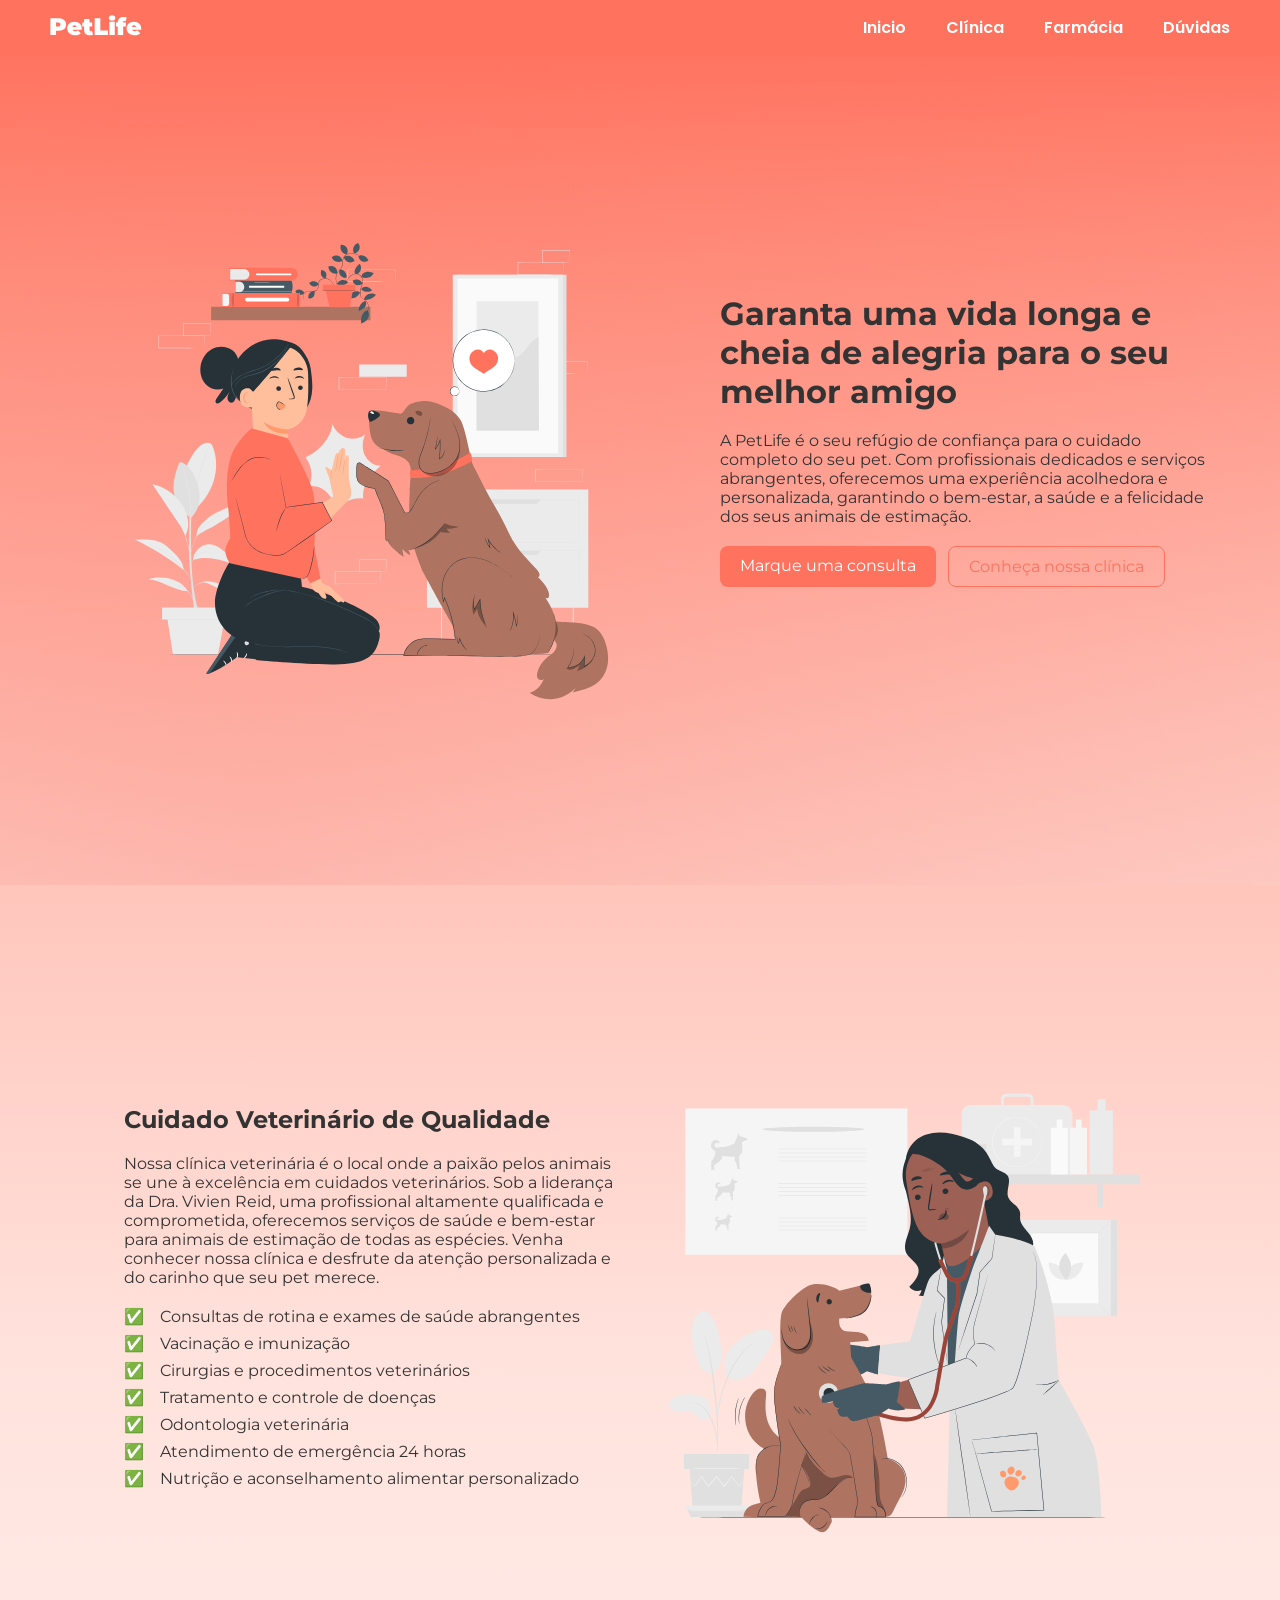
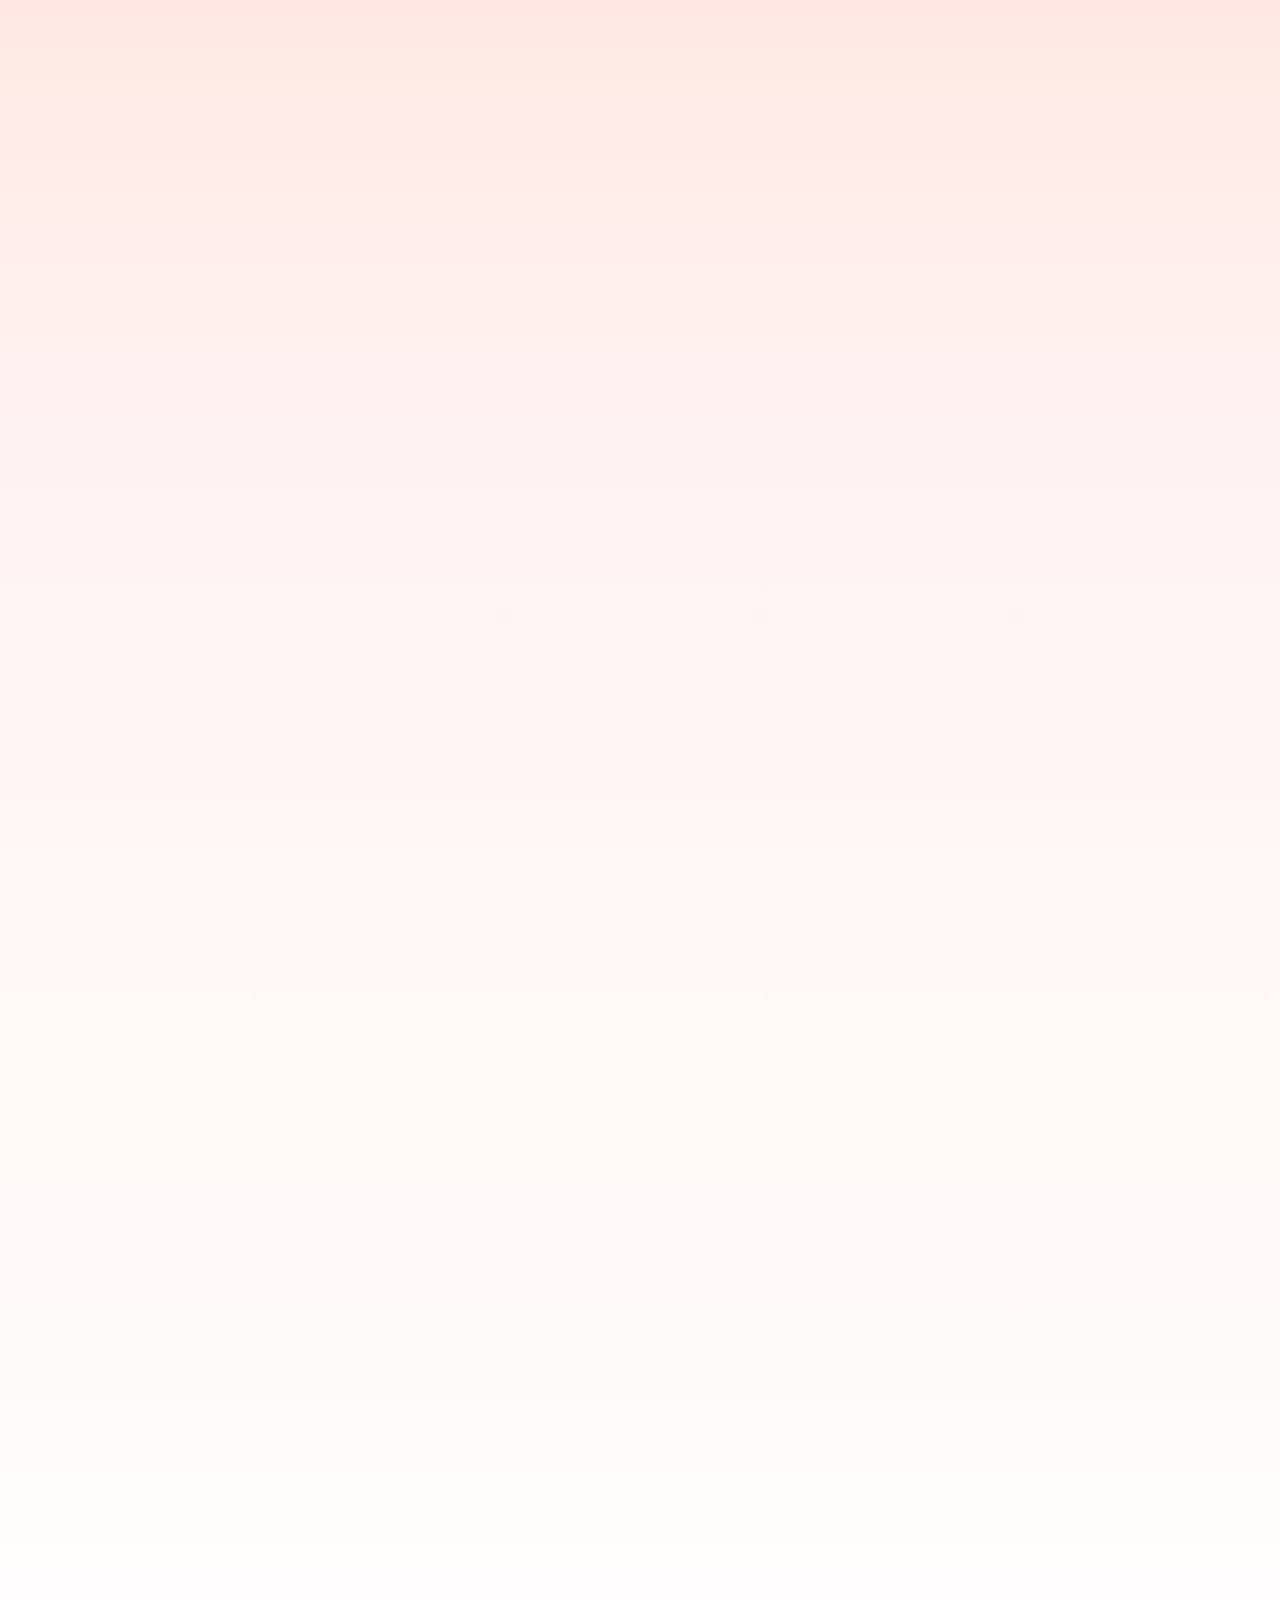
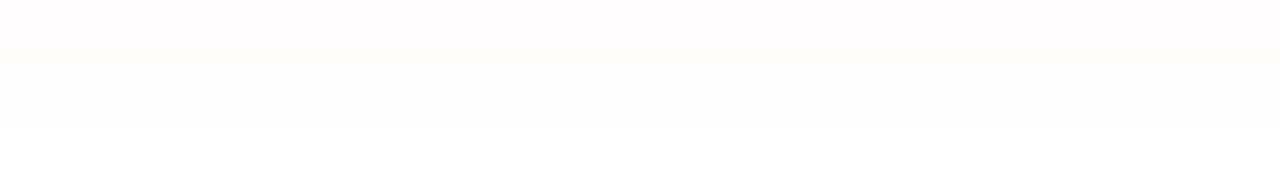
==== index.html @ 87f8f665 "Move projeto para raiz do repositorio" ====
<!DOCTYPE html>
<html lang="pt-br">
<head>
    <meta charset="UTF-8">
    <meta name="viewport" content="width=device-width, initial-scale=1.0">

    <title>PetLife</title>
    
    <link rel="preconnect" href="https://fonts.googleapis.com">
    <link rel="preconnect" href="https://fonts.gstatic.com" crossorigin>
    <link href="https://fonts.googleapis.com/css2?family=Montserrat:ital,wght@0,100..900;1,100..900&family=Poppins:ital,wght@0,100;0,200;0,300;0,400;0,500;0,600;0,700;0,800;0,900;1,100;1,200;1,300;1,400;1,500;1,600;1,700;1,800;1,900&display=swap" rel="stylesheet">
    
    <link rel="shortcut icon" href="./img/patas.svg" type="image/x-icon">

    <link rel="stylesheet" href="./css/styles.css">
    <link rel="stylesheet" href="./css/home.css">
    
    <meta name="description" content="Garanta uma vida longa e cheia de alegria para o seu melhor amigo">
    
</head>

<body>
    <header>

        <a href="index.html">
            <img class="imagem-marca" src="./img/logo-white.svg" alt="logo petlife">
        </a>

        <input type="checkbox" id="menu-toggle">

        <label for="menu-toggle" class="menu-icon"> ☰ </label>


        <nav class="navbar">
            <ul class="nav-links">
                <li><a href="#">Inicio</a></li>
                <li><a href="#">Clínica</a></li>
                <li><a href="#">Farmácia</a></li>
                <li><a href="#">Dúvidas</a></li>
            </ul>
        </nav>
    </header>

    <main>

        <section class="hero-section">
            <div class="container-limiter">
                <div class="texto-principal" id="inicio">
                    <h2>Garanta uma vida longa e cheia de alegria para o seu melhor amigo</h2>
                    <p>
                        A PetLife é o seu refúgio de confiança para o cuidado completo do
                        seu pet. Com profissionais dedicados e serviços abrangentes,
                        oferecemos uma experiência acolhedora e personalizada, garantindo
                        o bem-estar, a saúde e a felicidade dos seus animais de estimação.
                    </p>

                    <div class="botoes">
                        <a href="https://wa.me/5522987654321" class="btn-1">Marque uma consulta</a>
                        <a href="#" class="btn-2">Conheça nossa clínica</a>
                    </div>
                </div>

                <div class="banner-principal">
                    <img src="./img/start-img.svg" alt="Imagem de uma mulher brincando com um cachorro." loading="lazy">
                </div>
            </div>
        </section>
        
    <!-- Clínica -->
        <section class="clinica-section" id="clinica">
            <div class="container-limiter">

                <div class="content-text">
                    <h2>Cuidado Veterinário de Qualidade</h2>

                    <p>
                        Nossa clínica veterinária é o local onde a paixão pelos animais
                        se une à excelência em cuidados veterinários. Sob a liderança
                        da Dra. Vivien Reid, uma profissional altamente qualificada e
                        comprometida, oferecemos serviços de saúde e bem-estar para
                        animais de estimação de todas as espécies. Venha conhecer nossa
                        clínica e desfrute da atenção personalizada e do carinho que
                        seu pet merece.
                    </p>

                    <ul class="lista-servicos">
                        <li>Consultas de rotina e exames de saúde abrangentes</li>
                        <li>Vacinação e imunização</li>
                        <li>Cirurgias e procedimentos veterinários</li>
                        <li>Tratamento e controle de doenças</li>
                        <li>Odontologia veterinária</li>
                        <li>Atendimento de emergência 24 horas</li>
                        <li>Nutrição e aconselhamento alimentar personalizado</li>
                    </ul>
                </div>

                <img 
                    src="./img/clinic-img.svg" 
                    alt="Imagem de uma veterinária examinando um dog." 
                    loading="lazy"
                >

            </div>
        </section>

    <!-- Farmácia -->
        <section class="farmacia-section" id="farmacia">
            <div class="container-limiter">

            </div>
        </section>
        
    <!-- Dúvidas -->    
        <section class="duvidas-section" id="duvidas">
            <div class="container-limiter">

            </div>
        </section>

    </main>
</body>
</html>
---- css/styles.css ----
:root {
  --primary-color: #ff725e; /** cor primária */
  --text-color: #263138; /** cor do texto */
  --line-height: 1.5; /** espaçamento entre linhas */
  --margin-text: 2rem; /** margem a ser aplicada em elementos de texto */
  --max-width-container: 1200px; /** largura máxima dos contêineres de conteúdo */
  --primary-color-hover: #ff4128; /** cor de elementos primários ao passar o mouse por cima */
  --border-radius: 8px; /** cantos arredondados **/
}

* {
    box-sizing: border-box;
    margin: 0;
    padding: 0;
}

body {
    font-family: "Montserrat", sans-serif;
    color: var(--text-color);

    min-height: 100vh;
     background-image: linear-gradient(
        to bottom,
        var(--primary-color) 0%,
        #ffb9ad 20%,
        #ffe2dc 40%,
        #fff3f1 60%,
        white 100%
    );
}

header {
    display: flex;
    align-items: center;
    justify-content: space-between;
    padding: 15px clamp(26px, 4vw, 50px);
    gap: clamp(10px, 2vw, 30px);

    background-color: var(--primary-color);
}

#menu-toggle {
    display: none;
}

.menu-icon {
    display: none;
    color: #fff;
    font-size: 1.1rem;
    cursor: pointer;
}

.nav-links {
    display: flex;
    align-items: center;
    gap: 40px;
    list-style: none;
}

.nav-links a {
    text-decoration: none;
    color: rgb(255, 255, 255);
    font-family: "Poppins", sans-serif;
    font-weight: 600;
    text-underline-offset: 4px;
    transition: all 0.3s;
    white-space: nowrap;
}

.nav-links a:hover {
    text-decoration: underline;
    text-underline-offset: 6px;
}

.botoes a{
    white-space: nowrap;
    border-radius: var(--border-radius);
    display: inline-block;
    padding: clamp(8px, 1.5vw, 10px) clamp(12px, 2vw, 20px);
    text-decoration: none;
    transition: all 0.3s;
}

.btn-1 {
    background-color: var(--primary-color);
    color: white;
}

.btn-2 { 
    background-color: transparent;
    color: var(--primary-color);
    border: 1px solid var(--primary-color);
}

.btn-1:hover {
    background-color: var(--primary-color-hover);
}

.btn-2:hover {
    background-color: #fff;
}

@media (max-width: 1079px) {

    .nav-links {
        flex-wrap: wrap;
        justify-content: center;
    }
}

@media (max-width: 700px) {

    header {
        position: relative;
        flex-direction: row;
        align-items: center;
    }

    .menu-icon {
        display: block;
    }

    .navbar {
        display: none;
        position: absolute;
        top: 100%;
        left: 0;
        width: 100%;
        background-color: var(--primary-color);
    }

    #menu-toggle:checked ~ .navbar {
        display: block;
}

    .nav-links {
        
        justify-content: flex-start;
        padding-bottom: 15px;
        margin-left: 25px;
          
    }
}
---- css/home.css ----
.hero-section {
    min-height: calc(100vh - 70px);

    background-size: 200% 200%;

    background-image: 
        linear-gradient(
            to bottom,
            #fcfcfc00,
            #fcfcfc55,
            #fcfcfcaa,
            #fcfcfcff
        ),
        radial-gradient(
            circle at 10%,
            #ff725e,
            transparent
        );
    animation: 4s linear infinite alternate hero-gradient;
}

.container-limiter {
    display: flex;
    align-items: center;
    justify-content: center;
    column-gap: clamp(1rem, 3vw, 2rem);

    max-width: var(--max-width-container);
    min-height: calc(100vh - 70px);
    margin: 0 auto;
    padding: 0 20px;

    flex-wrap: wrap;
}

.banner-principal {
    flex: 1 1 500px;
    display: flex;
    justify-content: center;
}

.banner-principal img{
    order: 1;
    width: 100%;
    max-width: 500px;
    height: auto;
}

.texto-principal {
    order: 2;
    display: flex;
    flex-direction: column;
    align-items: flex-start;
    gap: clamp(10px, 2vw, 20px);
    margin: -60px auto 0;
    font-family: "Montserrat", sans-serif;
    font-weight: 400;
    color: #333;
    width: 500px;
    max-width: 100%;
}

.texto-principal h2 {
    margin-top: 0;
    font-size: clamp(1.8rem, 4vw, 2rem);
    font-weight: 700;
}

.botoes {
    display: flex;
    gap: clamp(8px, 1.5vw, 12px);
    width: 100%;
    
}

/*Clinica*/

.lista-servicos li {
    list-style: none;
    margin-bottom: 0.5rem;
}

.lista-servicos li::before {
    content: "\2705";
    display: inline-block;
    margin-right: 1rem;
}

.clinica-section .container-limiter {
    display: flex;
    align-items: center;
    flex-wrap: wrap;
    gap: 2rem;
}

.clinica-section img {
    order: 2;
    width: 500px;
}

.clinica-section .content-text {
    order: 1;
    gap: clamp(10px, 2vw, 20px);
    display: flex;
    flex-direction: column;
    align-items: flex-start;
    font-family: "Montserrat", sans-serif;
    font-weight: 400;
    color: #333;
    width: 500px;
    max-width: 100%;
}

@media (max-width: 1079px) {

    .botoes {
        justify-content: center;
    }

    .clinica-section .container-limiter {
        flex-direction: column;
    }

    .clinica-section img {
        order: 1;
    }

    .clinica-section .content-text {
        order: 2;
    }

}

@media (max-width: 500px) {

    .botoes {
        flex-direction: column;
        width: 100%;
    }

    .botoes a {
        text-align: center;
    }
}

@keyframes hero-gradient {
    0% {
        background-position: 0% 25%;
    }

    25% {
        background-position: 50% 50%;
    }

    50% {
        background-position: 100% 75%;
    }

    75% {
        background-position: 50% 50%;
    }

    100% {
        background-position: 0% 25%;
    }
}
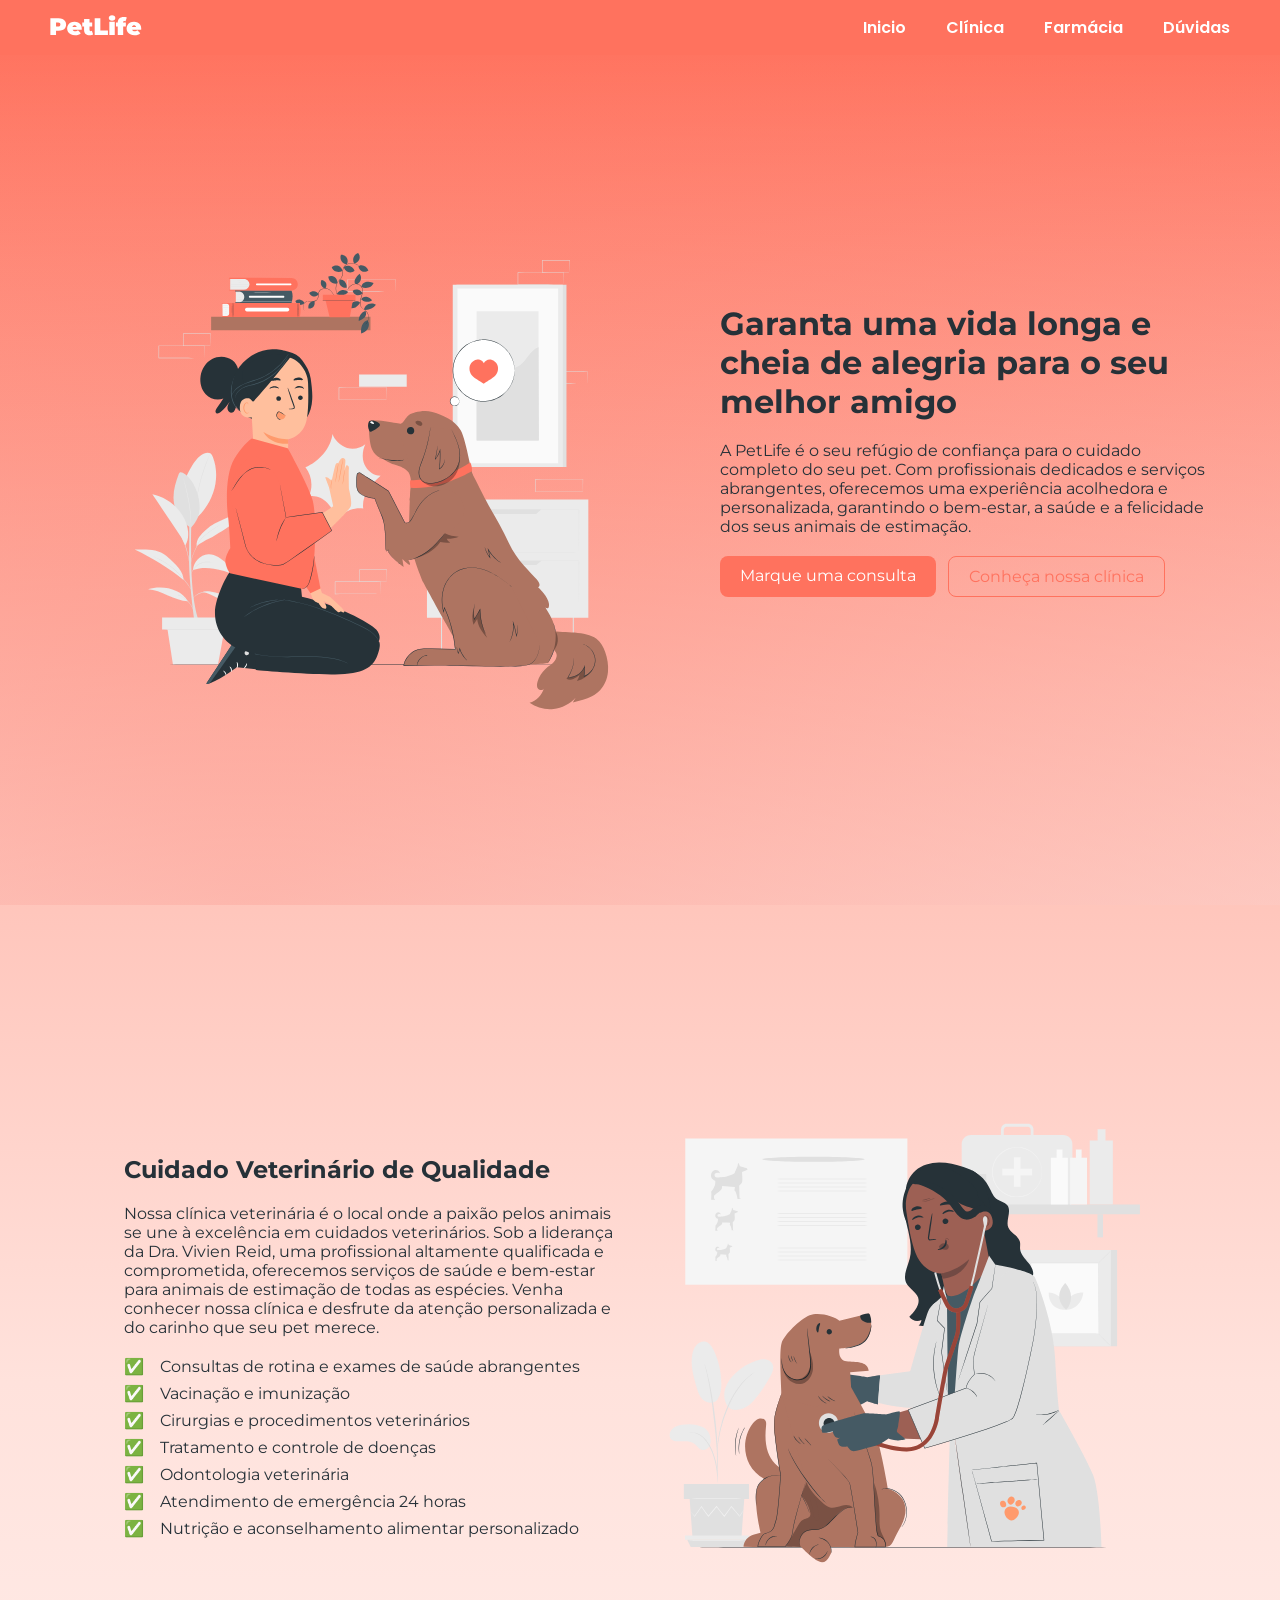
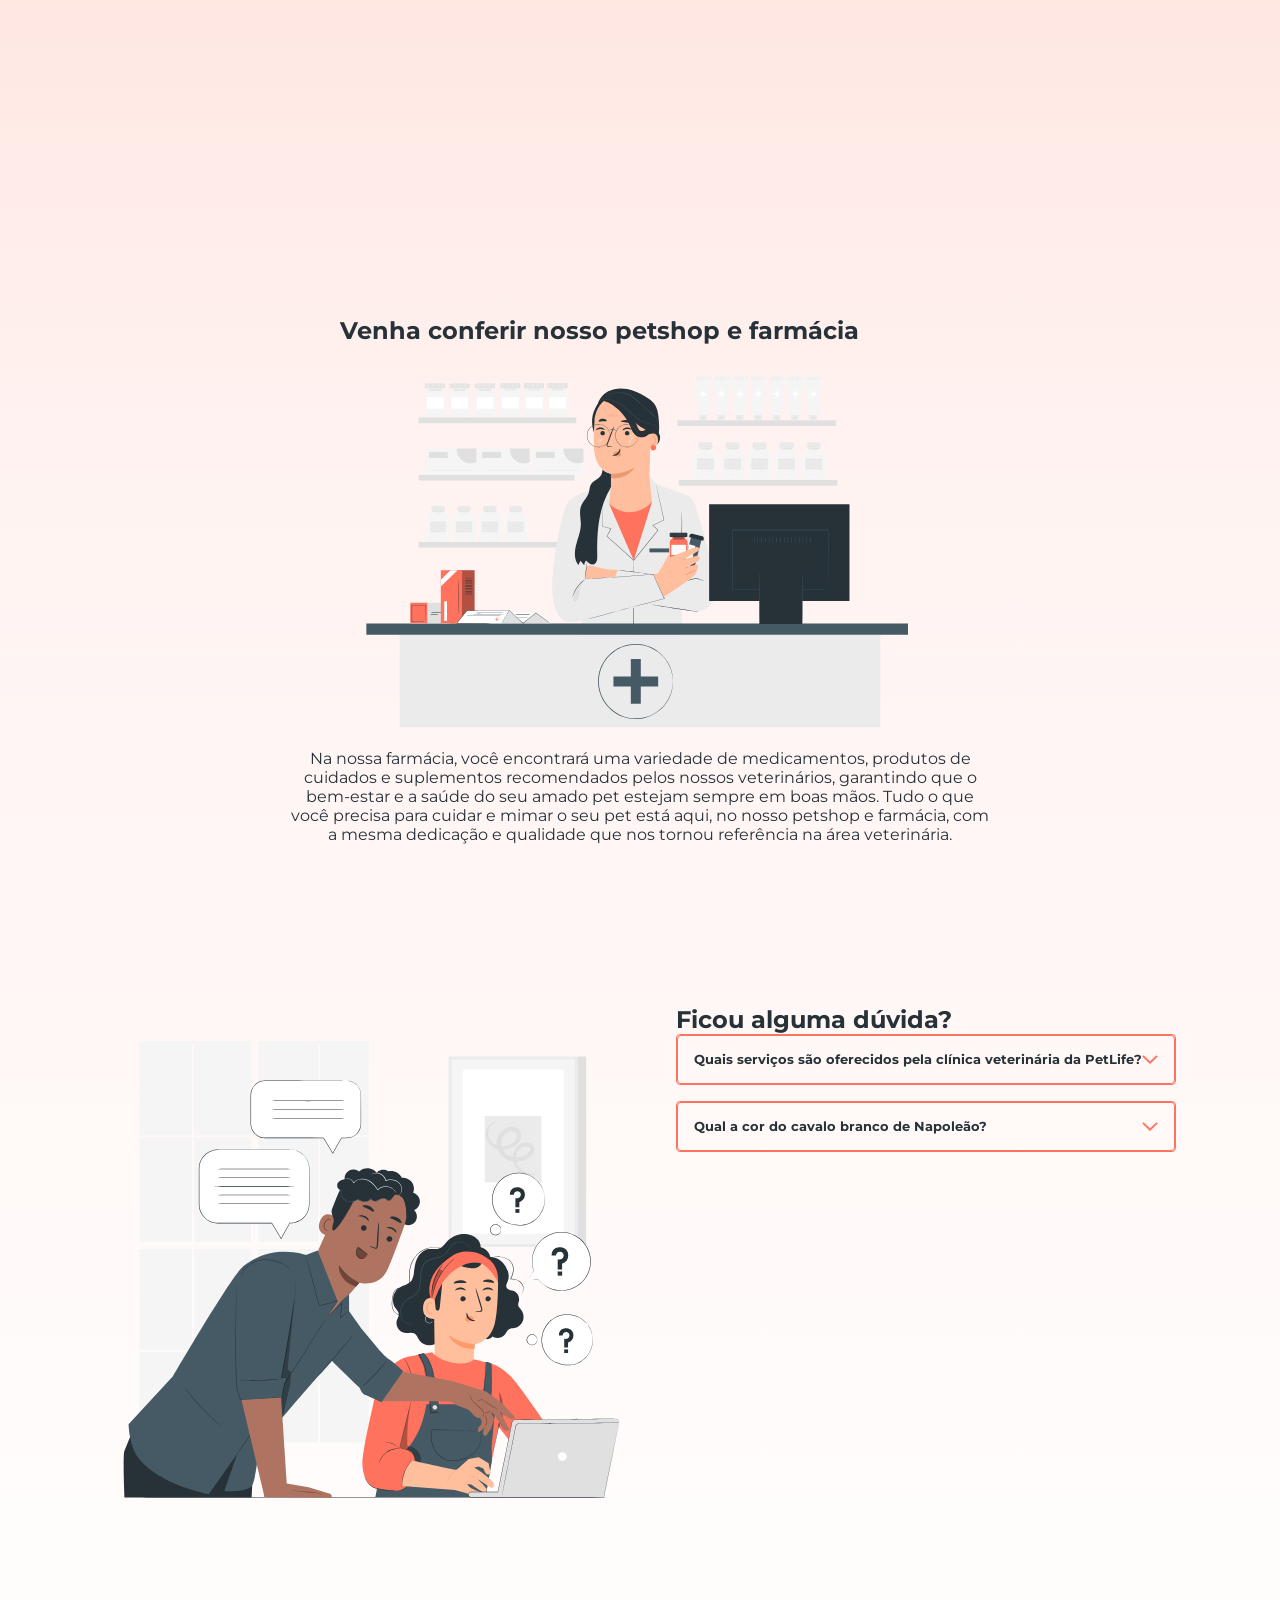
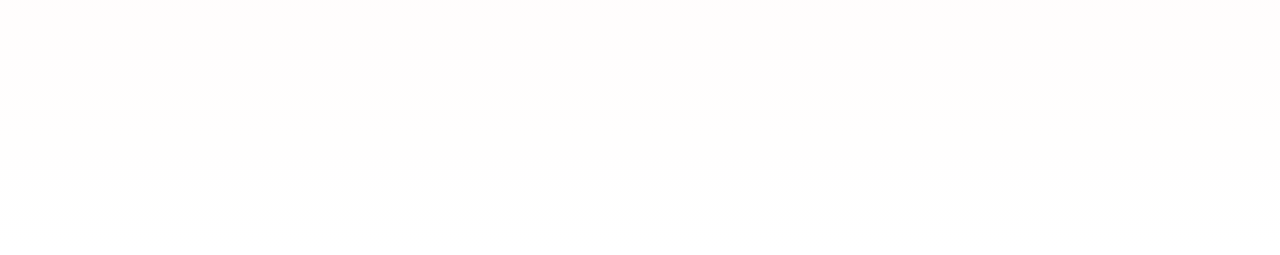
==== commit 83c8ba2a: "Adiciona secoes clinica farmacia e duvidas" ====
--- a/index.html
+++ b/index.html
@@ -14,6 +14,7 @@
 
     <link rel="stylesheet" href="./css/styles.css">
     <link rel="stylesheet" href="./css/home.css">
+    <script defer src="./js/main.js"></script>
     
     <meta name="description" content="Garanta uma vida longa e cheia de alegria para o seu melhor amigo">
     
@@ -33,19 +34,19 @@
 
         <nav class="navbar">
             <ul class="nav-links">
-                <li><a href="#">Inicio</a></li>
-                <li><a href="#">Clínica</a></li>
-                <li><a href="#">Farmácia</a></li>
-                <li><a href="#">Dúvidas</a></li>
+                <li><a href="#inicio">Inicio</a></li>
+                <li><a href="#clinica">Clínica</a></li>
+                <li><a href="#farmacia">Farmácia</a></li>
+                <li><a href="#duvidas">Dúvidas</a></li>
             </ul>
         </nav>
     </header>
 
     <main>
 
-        <section class="hero-section">
+        <section class="hero-section" id="Inicio">
             <div class="container-limiter">
-                <div class="texto-principal" id="inicio">
+                <div class="texto-principal">
                     <h2>Garanta uma vida longa e cheia de alegria para o seu melhor amigo</h2>
                     <p>
                         A PetLife é o seu refúgio de confiança para o cuidado completo do
@@ -68,6 +69,7 @@
         
     <!-- Clínica -->
         <section class="clinica-section" id="clinica">
+
             <div class="container-limiter">
 
                 <div class="content-text">
@@ -101,19 +103,94 @@
                 >
 
             </div>
+
         </section>
 
     <!-- Farmácia -->
         <section class="farmacia-section" id="farmacia">
+
             <div class="container-limiter">
 
+                <div>
+                    <h2>Venha conferir nosso petshop e farmácia</h2>
+                    <img src="./img/shop-img.svg" 
+                    alt="Imagem de uma atendente de farmácia veterinária."
+                    loading="lazy"
+                    >
+                </div>
+
+                <div class="content-text">
+                    <p>
+                        Na nossa farmácia, você encontrará uma variedade de medicamentos,
+                        produtos de cuidados e suplementos recomendados pelos nossos
+                        veterinários, garantindo que o bem-estar e a saúde do seu amado pet
+                        estejam sempre em boas mãos. Tudo o que você precisa para cuidar e
+                        mimar o seu pet está aqui, no nosso petshop e farmácia, com a mesma
+                        dedicação e qualidade que nos tornou referência na área veterinária. 
+                    </p>
+                </div>
+
             </div>
+
         </section>
         
     <!-- Dúvidas -->    
         <section class="duvidas-section" id="duvidas">
+
             <div class="container-limiter">
 
+                <img 
+                    src="./img/faq-img.svg" 
+                    alt="Imagem de uma mulher sentada na frente do computador e um homem em pé ao lado." 
+                    loading="lazy"
+                >
+
+                <div class="content-text">
+
+                    <h2>Ficou alguma dúvida?</h2>
+
+                    <div class="duvidas-container">
+
+                        <div class="duvida">
+
+                            <div class="duvida-title">
+                                <h3>
+                                    Quais serviços são oferecidos pela clínica veterinária da PetLife?
+                                </h3>
+
+                                <img src="./img/arrow-down.svg" alt="">
+
+                            </div>
+
+                            <p class="resposta">
+                                A clínica da PetLife oferece uma ampla gama de serviços,
+                                incluindo consultas de rotina, vacinação, cirurgias,
+                                tratamento de doenças, cuidados odontológicos, atendimento de
+                                emergência 24 horas, programas de prevenção de pulgas,
+                                carrapatos e vermes, entre outros. Nosso objetivo é fornecer
+                                cuidados abrangentes e personalizados para garantir a saúde e
+                                o bem-estar do seu pet.
+                            </p>
+                        </div>
+
+                        <div class="duvida">
+                            <div class="duvida-title">
+                                <h3>
+                                    Qual a cor do cavalo branco de Napoleão?
+                                </h3>
+
+                                <img src="./img/arrow-down.svg" alt="">
+
+                            </div>
+
+                            <p class="resposta">
+                                Branco, mas ele queria ser uma girafa.
+                            </p>
+                        </div>
+
+                    </div>
+
+                </div>
             </div>
         </section>
 
--- a/css/home.css
+++ b/css/home.css
@@ -1,5 +1,5 @@
 .hero-section {
-    min-height: calc(100vh - 70px);
+    min-height: calc(100vh - 50px);
 
     background-size: 200% 200%;
 
@@ -26,7 +26,7 @@
     column-gap: clamp(1rem, 3vw, 2rem);
 
     max-width: var(--max-width-container);
-    min-height: calc(100vh - 70px);
+    min-height: calc(100vh - 50px);
     margin: 0 auto;
     padding: 0 20px;
 
@@ -53,9 +53,6 @@
     align-items: flex-start;
     gap: clamp(10px, 2vw, 20px);
     margin: -60px auto 0;
-    font-family: "Montserrat", sans-serif;
-    font-weight: 400;
-    color: #333;
     width: 500px;
     max-width: 100%;
 }
@@ -89,35 +86,109 @@
 .clinica-section .container-limiter {
     display: flex;
     align-items: center;
+    justify-content: center;
+    gap: 2rem;
     flex-wrap: wrap;
-    gap: 2rem;
 }
 
 .clinica-section img {
     order: 2;
-    width: 500px;
+    flex: 1 1 500px;
+    width: 100%;
+    max-width: 500px;
 }
 
 .clinica-section .content-text {
     order: 1;
+    flex: 1 1 500px;
+    padding-top: 40px;
+    display: flex;
+    flex-direction: column;
+    align-items: flex-start;
     gap: clamp(10px, 2vw, 20px);
-    display: flex;
-    flex-direction: column;
+    max-width: 500px;
+}
+
+/*Farmácia*/
+.farmacia-section .container-limiter {
+    flex-direction: column;
+}
+
+.farmacia-section .content-text {
+    text-align: center;
+    width: 700px;
+    max-width: 100%;
+}
+
+.farmacia-section .container-limiter img {
+    width: 100%;
+    max-width: 600px;
+    height: auto;
+}
+
+/*Dúvidas*/
+.duvidas-section .container-limiter {
     align-items: flex-start;
-    font-family: "Montserrat", sans-serif;
-    font-weight: 400;
-    color: #333;
+    justify-content: center;
+}
+
+.duvidas-container {
+    display: flex;
+    flex-direction: column;
+    gap: 1rem;
     width: 500px;
     max-width: 100%;
 }
 
-@media (max-width: 1079px) {
+.duvida {
+    border: 1px solid var(--primary-color);
+    border-radius: 4px;
+}
+
+.duvida h3, .duvida p {
+    font-size: 0.8rem;
+    margin: 0;
+}
+
+.duvida-title {
+    display: flex;
+    justify-content: space-between;
+    align-items: center;
+    border: 1px solid var(--primary-color);
+    padding: 16px;
+    border-radius: 4px;
+    cursor: pointer;
+}
+
+.duvida-title img {
+    width: 16px;
+}
+
+.duvida-title:hover {
+    background-image: linear-gradient(to right, var(--primary-color) 0%, transparent 75%);
+}
+
+.resposta {
+    padding: 0;
+    height: 0;
+    overflow: hidden;
+    opacity: 0;
+    transition: all 0.3s;
+}
+
+.duvida.ativa .resposta {
+    padding: 16px;
+    height: fit-content;
+    opacity: 1;
+}
+
+@media (max-width: 1130px) {
 
     .botoes {
         justify-content: center;
     }
 
-    .clinica-section .container-limiter {
+      .clinica-section .container-limiter {
         flex-direction: column;
     }
 
@@ -129,6 +200,11 @@
         order: 2;
     }
 
+    .duvidas-container {
+    width: 100%;
+    max-width: 800px;
+
+    }
 }
 
 @media (max-width: 500px) {
